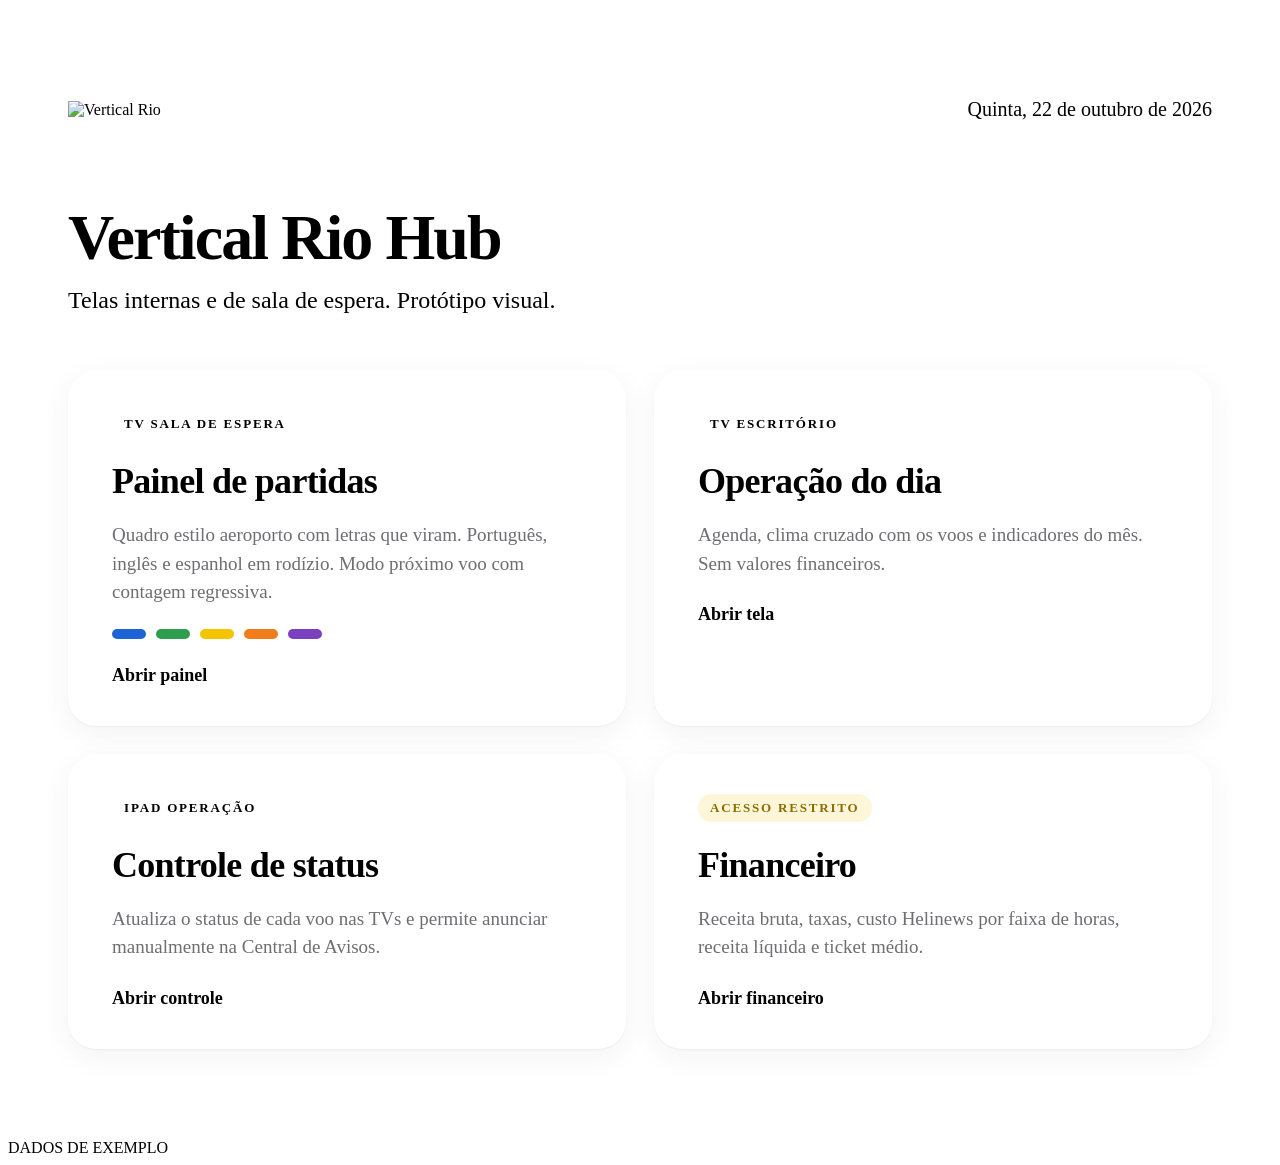
==== index.html @ adbb0ebe "Protótipo inicial do Hub Vertical Rio (dados de exemplo)" ====
<!doctype html><html lang="pt-BR"><head><meta charset="utf-8"><title>Vertical Rio Hub</title>
<link rel="stylesheet" href="assets/base.css">
<style>
html,body{height:auto;min-height:1080px;overflow:auto}
main{max-width:1440px;margin:0 auto;padding:90px 60px;animation:entra .6s ease}
.topo{display:flex;align-items:center;justify-content:space-between}.placa-logo{padding:0;background:none}.placa-logo img{height:52px}
.data{font-size:20px;color:var(--suave);font-weight:500}
h1{font-size:64px;font-weight:700;letter-spacing:-.03em;margin:80px 0 12px}
.sub{font-size:24px;color:var(--suave);margin-bottom:56px}
.grade{display:grid;grid-template-columns:repeat(2,1fr);gap:28px}
a.card{display:block;text-decoration:none;color:inherit;background:#fff;border-radius:28px;padding:40px 44px;box-shadow:0 1px 2px rgba(0,0,0,.04),0 8px 30px rgba(0,0,0,.05);transition:transform .25s ease,box-shadow .25s ease}
a.card:hover{transform:translateY(-4px);box-shadow:0 2px 4px rgba(0,0,0,.05),0 18px 50px rgba(0,0,0,.09)}
.tag{display:inline-block;font-size:13px;font-weight:600;letter-spacing:.14em;color:var(--suave);background:var(--card);padding:6px 12px;border-radius:999px}
.tag.r{background:#fdf6d8;color:#8a6d00}
.card h2{font-size:36px;font-weight:600;letter-spacing:-.02em;margin:22px 0 10px}.card p{font-size:19px;color:#6e6e73;line-height:1.5}
.card .ir{margin-top:26px;font-size:18px;font-weight:600}
.mini{display:flex;gap:10px;margin-top:22px}.mini i{width:34px;height:10px;border-radius:999px}
</style></head><body><main>
<div class="topo"><div class="placa-logo"><img src="assets/logo_vertical_rio.svg" alt="Vertical Rio"></div><div class="data">Quinta, 22 de outubro de 2026</div></div>
<h1>Vertical Rio Hub</h1><div class="sub">Telas internas e de sala de espera. Protótipo visual.</div>
<div class="grade">
<a class="card" href="tv_sala_espera.html"><span class="tag">TV SALA DE ESPERA</span><h2>Painel de partidas</h2><p>Quadro estilo aeroporto com letras que viram. Português, inglês e espanhol em rodízio. Modo próximo voo com contagem regressiva.</p><div class="mini"><i style="background:#1e63d6"></i><i style="background:#2e9d4f"></i><i style="background:#f5c400"></i><i style="background:#f07d1a"></i><i style="background:#7b3fbf"></i></div><div class="ir">Abrir painel</div></a>
<a class="card" href="tv_escritorio.html"><span class="tag">TV ESCRITÓRIO</span><h2>Operação do dia</h2><p>Agenda, clima cruzado com os voos e indicadores do mês. Sem valores financeiros.</p><div class="ir">Abrir tela</div></a>
<a class="card" href="ipad_operacao.html"><span class="tag">IPAD OPERAÇÃO</span><h2>Controle de status</h2><p>Atualiza o status de cada voo nas TVs e permite anunciar manualmente na Central de Avisos.</p><div class="ir">Abrir controle</div></a>
<a class="card" href="hub_financeiro.html"><span class="tag r">ACESSO RESTRITO</span><h2>Financeiro</h2><p>Receita bruta, taxas, custo Helinews por faixa de horas, receita líquida e ticket médio.</p><div class="ir">Abrir financeiro</div></a>
</div></main><div class="amostra">DADOS DE EXEMPLO</div></body></html>
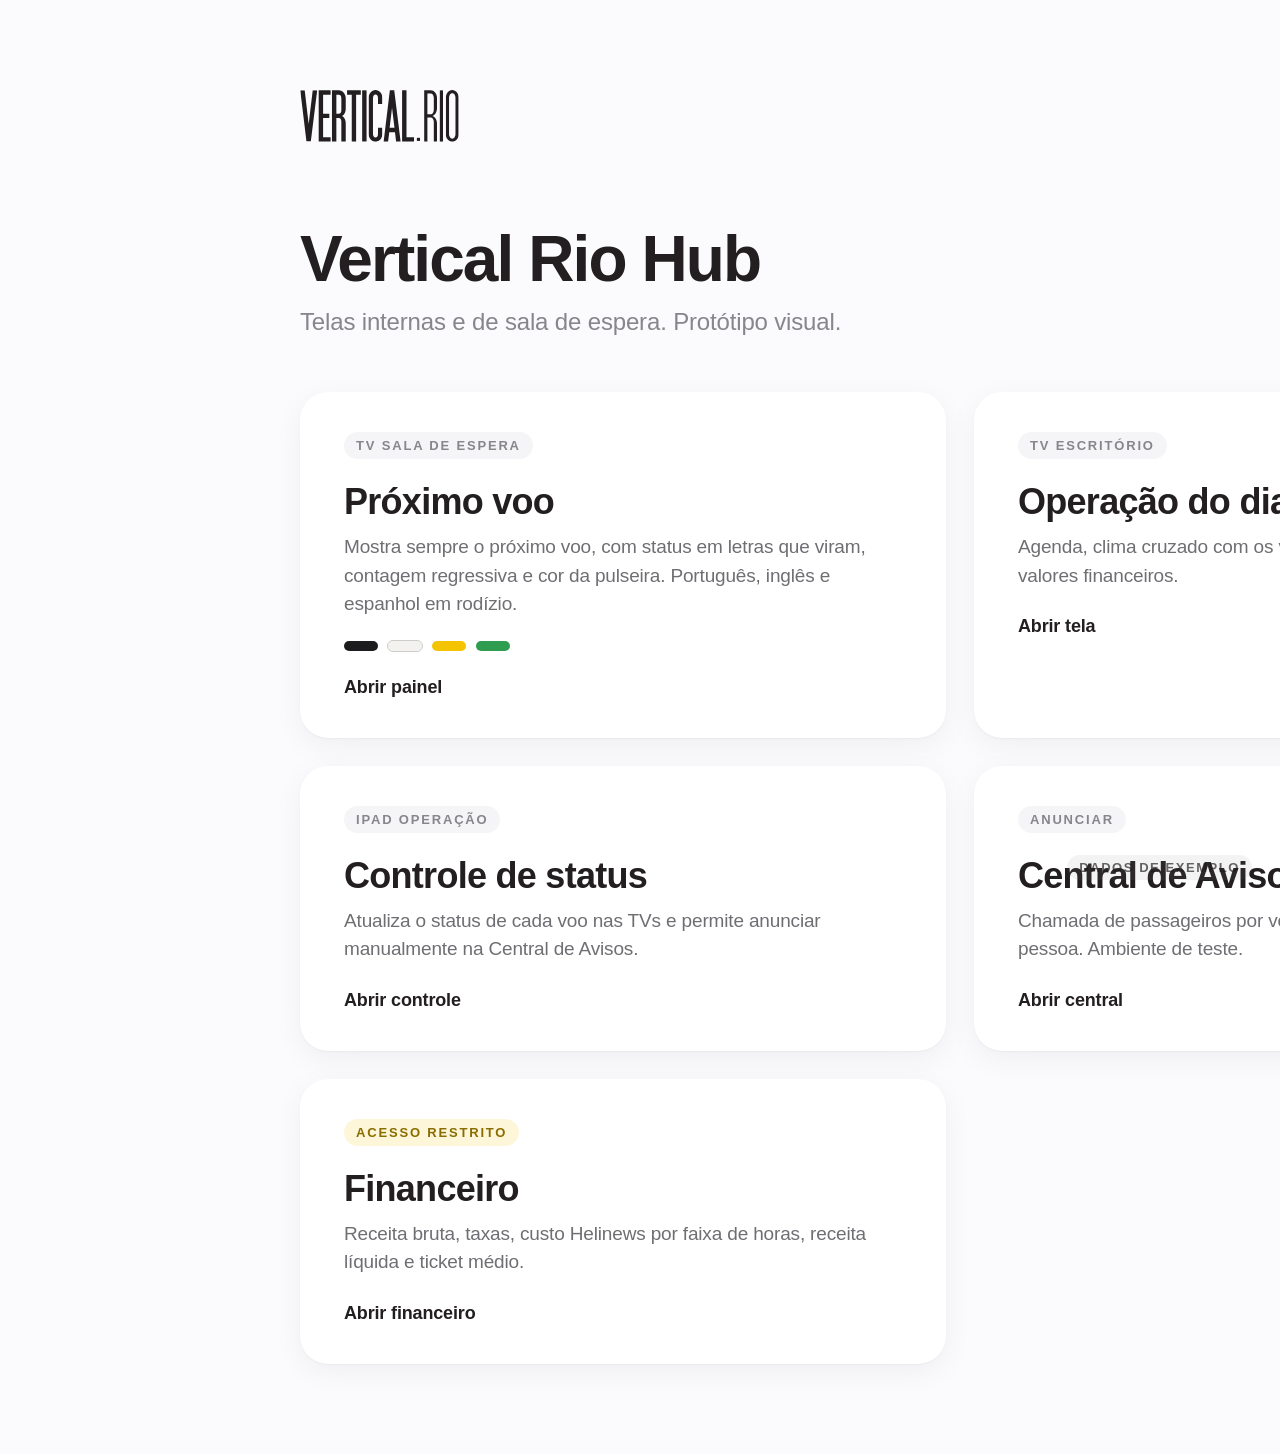
==== commit 82e86de7: "Próximo Voo e réplica da Central de Avisos" ====
--- a/index.html
+++ b/index.html
@@ -19,8 +19,9 @@
 <div class="topo"><div class="placa-logo"><img src="assets/logo_vertical_rio.svg" alt="Vertical Rio"></div><div class="data">Quinta, 22 de outubro de 2026</div></div>
 <h1>Vertical Rio Hub</h1><div class="sub">Telas internas e de sala de espera. Protótipo visual.</div>
 <div class="grade">
-<a class="card" href="tv_sala_espera.html"><span class="tag">TV SALA DE ESPERA</span><h2>Painel de partidas</h2><p>Quadro estilo aeroporto com letras que viram. Português, inglês e espanhol em rodízio. Modo próximo voo com contagem regressiva.</p><div class="mini"><i style="background:#1e63d6"></i><i style="background:#2e9d4f"></i><i style="background:#f5c400"></i><i style="background:#f07d1a"></i><i style="background:#7b3fbf"></i></div><div class="ir">Abrir painel</div></a>
+<a class="card" href="tv_sala_espera.html"><span class="tag">TV SALA DE ESPERA</span><h2>Próximo voo</h2><p>Mostra sempre o próximo voo, com status em letras que viram, contagem regressiva e cor da pulseira. Português, inglês e espanhol em rodízio.</p><div class="mini"><i style="background:#1c1c1e"></i><i style="background:#f4f2ee;outline:1px solid #ccc"></i><i style="background:#f5c400"></i><i style="background:#2e9d4f"></i></div><div class="ir">Abrir painel</div></a>
 <a class="card" href="tv_escritorio.html"><span class="tag">TV ESCRITÓRIO</span><h2>Operação do dia</h2><p>Agenda, clima cruzado com os voos e indicadores do mês. Sem valores financeiros.</p><div class="ir">Abrir tela</div></a>
 <a class="card" href="ipad_operacao.html"><span class="tag">IPAD OPERAÇÃO</span><h2>Controle de status</h2><p>Atualiza o status de cada voo nas TVs e permite anunciar manualmente na Central de Avisos.</p><div class="ir">Abrir controle</div></a>
+<a class="card" href="central_avisos.html"><span class="tag">ANUNCIAR</span><h2>Central de Avisos</h2><p>Chamada de passageiros por voz, acionada sempre por uma pessoa. Ambiente de teste.</p><div class="ir">Abrir central</div></a>
 <a class="card" href="hub_financeiro.html"><span class="tag r">ACESSO RESTRITO</span><h2>Financeiro</h2><p>Receita bruta, taxas, custo Helinews por faixa de horas, receita líquida e ticket médio.</p><div class="ir">Abrir financeiro</div></a>
 </div></main><div class="amostra">DADOS DE EXEMPLO</div></body></html>
--- a/assets/base.css
+++ b/assets/base.css
@@ -0,0 +1,10 @@
+/* Vertical Rio Hub: base visual (estilo limpo) */
+:root{--tinta:#231F20;--fundo:#fbfbfd;--suave:#86868b;--linha:#e8e8ed;--card:#f5f5f7;--ok:#34a853;--atencao:#f5c400;--erro:#d93025;--board:#0e0e10;--flap:#1c1c1e;--flapTxt:#f5f5f7}
+*{box-sizing:border-box;margin:0;padding:0}
+html,body{width:1920px;height:1080px;overflow:hidden}
+body{font-family:-apple-system,BlinkMacSystemFont,"SF Pro Display","SF Pro Text",Inter,"Segoe UI",Roboto,"Helvetica Neue",Arial,sans-serif;color:var(--tinta);background:var(--fundo);-webkit-font-smoothing:antialiased;letter-spacing:-.01em}
+.amostra{position:fixed;right:28px;bottom:20px;font-size:13px;letter-spacing:.12em;font-weight:600;padding:5px 12px;border-radius:999px;background:rgba(134,134,139,.14);color:inherit;opacity:.7;z-index:99}
+.placa-logo{background:#fff;padding:12px 18px;border-radius:10px;display:inline-flex;align-items:center}
+.placa-logo img{height:48px;display:block}
+@keyframes entra{from{opacity:0;transform:translateY(8px)}to{opacity:1;transform:none}}
+button{font-family:inherit}
